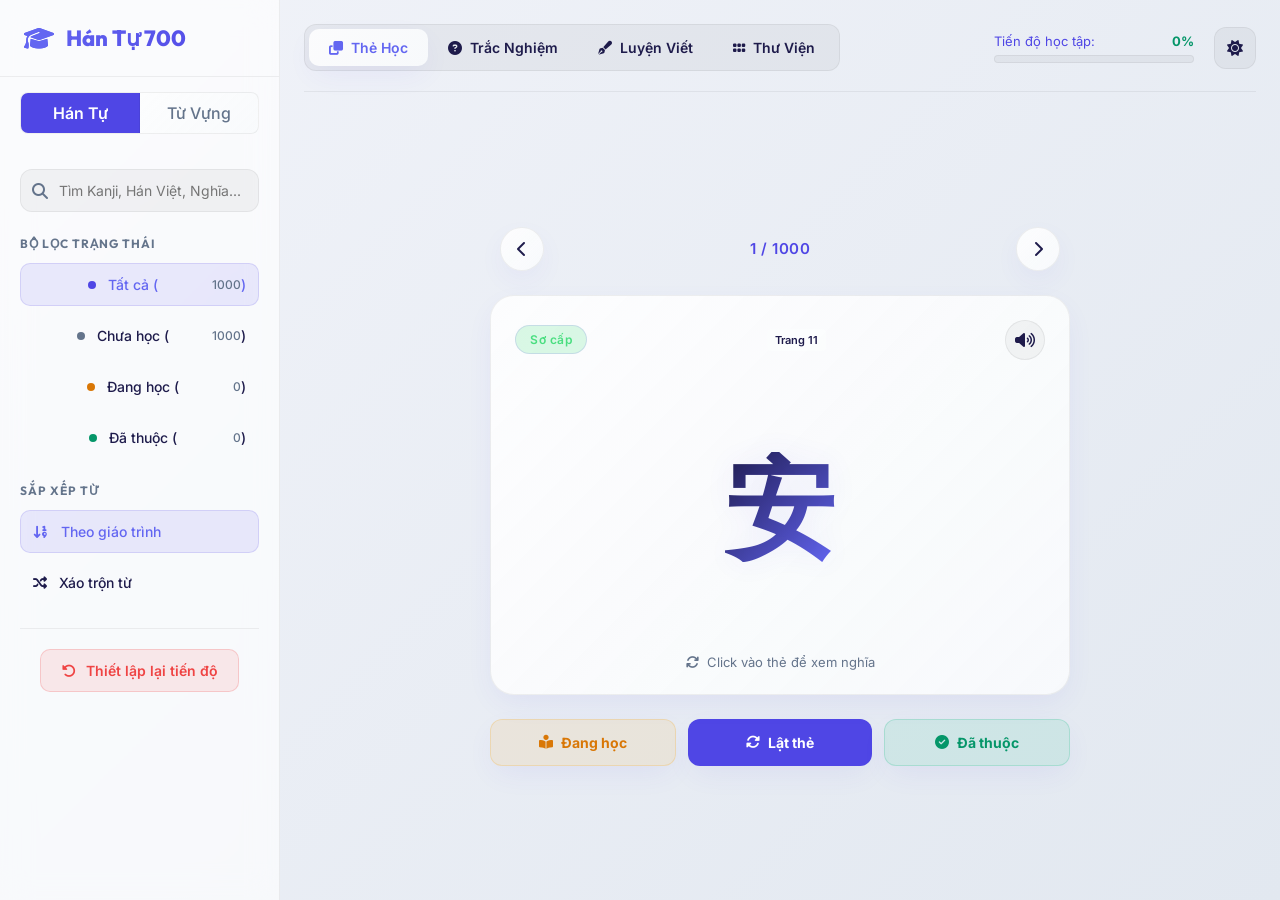
==== index.html @ 7f22eb1c "Initial commit: Học Hán Tự & Từ Vựng Tiếng Nhật" ====
<!DOCTYPE html>
<html lang="vi" data-theme="dark">
<head>
    <meta charset="UTF-8">
    <meta name="viewport" content="width=device-width, initial-scale=1.0">
    <title>Học Hán Tự Trung Cấp 700 - Flashcards, Quiz & Tập Viết</title>
    
    <!-- Google Fonts: Outfit & Inter -->
    <link rel="preconnect" href="https://fonts.googleapis.com">
    <link rel="preconnect" href="https://fonts.gstatic.com" crossorigin>
    <link href="https://fonts.googleapis.com/css2?family=Inter:wght@300;400;500;600;700&family=Outfit:wght@400;500;600;700;800&display=swap" rel="stylesheet">
    
    <!-- FontAwesome Icons -->
    <link rel="stylesheet" href="https://cdnjs.cloudflare.com/ajax/libs/font-awesome/6.4.0/css/all.min.css">
    
    <!-- Stylesheet -->
    <link rel="stylesheet" href="assets/css/style.css">
</head>
<body>
    <div class="app-container">
        <!-- Sidebar: Bộ lọc & Thống kê -->
        <aside class="sidebar">
            <div class="sidebar-header">
                <div class="logo">
                    <i class="fa-solid fa-graduation-cap"></i>
                    <span>Hán Tự 700</span>
                </div>
                        </div>
            <div style="display: flex; margin: 15px 20px; background: var(--bg-card); border-radius: 8px; overflow: hidden; border: 1px solid var(--border-color);">
                <a href="index.html" style="flex: 1; text-align: center; padding: 10px; color: #fff; background: var(--primary); text-decoration: none; font-weight: 600; border-right: 1px solid var(--border-color); transition: all 0.3s;">Hán Tự</a>
                <a href="vocab.html" style="flex: 1; text-align: center; padding: 10px; color: var(--text-muted); text-decoration: none; font-weight: 500; transition: all 0.3s;">Từ Vựng</a>
            </div>
            
            <div class="sidebar-content">
                <!-- Search -->
                <div class="search-box">
                    <i class="fa-solid fa-magnifying-glass"></i>
                    <input type="text" id="search-input" placeholder="Tìm Kanji, Hán Việt, Nghĩa...">
                </div>
                
                <!-- Filters -->
                <div class="filter-section">
                    <h3>Bộ lọc trạng thái</h3>
                    <div class="filter-options">
                        <button class="filter-btn active" data-status="all">
                            <span class="dot all"></span>Tất cả (<span id="count-all">0</span>)
                        </button>
                        <button class="filter-btn" data-status="unlearned">
                            <span class="dot unlearned"></span>Chưa học (<span id="count-unlearned">0</span>)
                        </button>
                        <button class="filter-btn" data-status="learning">
                            <span class="dot learning"></span>Đang học (<span id="count-learning">0</span>)
                        </button>
                        <button class="filter-btn" data-status="mastered">
                            <span class="dot mastered"></span>Đã thuộc (<span id="count-mastered">0</span>)
                        </button>
                    </div>
                </div>
                
                <!-- Sorting & Modes -->
                <div class="filter-section">
                    <h3>Sắp xếp từ</h3>
                    <div class="sort-options">
                        <button class="sort-btn active" id="sort-order-btn">
                            <i class="fa-solid fa-arrow-down-1-9"></i> Theo giáo trình
                        </button>
                        <button class="sort-btn" id="sort-shuffle-btn">
                            <i class="fa-solid fa-shuffle"></i> Xáo trộn từ
                        </button>
                    </div>
                </div>
                
                <!-- Settings/Actions -->
                <div class="sidebar-footer">
                    <button class="action-btn reset-btn" id="reset-progress-btn">
                        <i class="fa-solid fa-rotate-left"></i> Thiết lập lại tiến độ
                    </button>
                </div>
            </div>
        </aside>
        
        <!-- Main Content Area -->
        <main class="main-content">
            <!-- Header/Top Bar -->
            <header class="topbar">
                <div class="tab-selectors">
                    <button class="tab-btn active" data-tab="flashcards">
                        <i class="fa-solid fa-clone"></i> Thẻ Học
                    </button>
                    <button class="tab-btn" data-tab="quiz">
                        <i class="fa-solid fa-circle-question"></i> Trắc Nghiệm
                    </button>
                    <button class="tab-btn" data-tab="writing">
                        <i class="fa-solid fa-pen-fancy"></i> Luyện Viết
                    </button>
                    <button class="tab-btn" data-tab="library">
                        <i class="fa-solid fa-grip"></i> Thư Viện
                    </button>
                </div>
                
                <div class="topbar-actions">
                    <div class="progress-stats">
                        <div class="progress-info">
                            <span>Tiến độ học tập:</span>
                            <strong id="progress-percentage">0%</strong>
                        </div>
                        <div class="progress-bar-container">
                            <div class="progress-bar" id="progress-bar-fill" style="width: 0%"></div>
                        </div>
                    </div>
                    
                    <button class="theme-toggle" id="theme-toggle-btn" title="Chuyển đổi giao diện">
                        <i class="fa-solid fa-moon"></i>
                    </button>
                </div>
            </header>
            
            <!-- Tab Contents -->
            <div class="content-container">
                
                <!-- Tab: Flashcards -->
                <section class="tab-content active" id="tab-flashcards">
                    <div class="flashcard-layout">
                        <!-- Navigation bar above card -->
                        <div class="card-navigator">
                            <button class="nav-arrow" id="prev-card-btn" title="Chữ trước đó">
                                <i class="fa-solid fa-chevron-left"></i>
                            </button>
                            <span class="card-index-indicator"><span id="current-index">1</span> / <span id="total-filtered">0</span></span>
                            <button class="nav-arrow" id="next-card-btn" title="Chữ tiếp theo">
                                <i class="fa-solid fa-chevron-right"></i>
                            </button>
                        </div>
                        
                        <!-- 3D Flip Card Container -->
                        <div class="flip-card-container">
                            <div class="flip-card" id="main-flashcard">
                                <!-- Mặt trước -->
                                <div class="flip-card-front">
                                    <div class="card-header">
                                        <span class="level-badge" id="front-level-badge">từ</span>
                                        <span class="page-badge" id="front-page-badge" style="background: rgba(255, 255, 255, 0.15); padding: 4px 8px; border-radius: 4px; font-size: 11px; font-weight: 600;">Trang 11</span>
                                        <button class="audio-btn" id="tts-btn" title="Nghe phát âm tiếng Nhật">
                                            <i class="fa-solid fa-volume-high"></i>
                                        </button>
                                    </div>
                                    <div class="kanji-display" id="front-kanji">漢字</div>
                                    <div class="card-tip">Click vào thẻ để xem nghĩa</div>
                                </div>
                                <!-- Mặt sau -->
                                <div class="flip-card-back">
                                    <div class="back-header">
                                        <div>
                                            <h2 id="back-han-viet">HÁN</h2>
                                            <span class="page-badge-back" id="back-page-lesson" style="font-size: 12px; color: var(--text-muted); font-weight: 500;">Trang 11</span>
                                        </div>
                                    </div>
                                    
                                    <div class="back-body">
                                        <div class="detail-row">
                                            <span class="detail-label">Nghĩa tiếng Việt:</span>
                                            <span class="detail-val text-gradient" id="back-nghia">Chữ Hán, Hán tộc</span>
                                        </div>
                                        
                                        <div class="readings-grid">
                                            <div class="reading-box">
                                                <span class="reading-label">Onyomi</span>
                                                <span class="reading-val" id="back-on">カン</span>
                                            </div>
                                            <div class="reading-box">
                                                <span class="reading-label">Kunyomi</span>
                                                <span class="reading-val" id="back-kun">-</span>
                                            </div>
                                        </div>
                                        
                                        <div class="mnemonic-section" id="back-chi-tiet-container">
                                            <h4><i class="fa-solid fa-lightbulb"></i> Gợi nhớ / Chi tiết:</h4>
                                            <p id="back-chi-tiet">Mô tả chi tiết nét chữ và mẹo học.</p>
                                        </div>
                                        
                                        <div class="examples-section" id="back-vi-du-container" style="margin-bottom: 15px;">
                                            <h4><i class="fa-solid fa-quote-left"></i> Câu ví dụ ngữ cảnh:</h4>
                                            <div class="examples-list" id="back-vi-du" style="display: flex; flex-direction: column; gap: 8px; margin-top: 8px;">
                                                <!-- Javascript will dynamically inject cards here -->
                                            </div>
                                        </div>
                                        
                                        <div class="compounds-section">
                                            <h4><i class="fa-solid fa-link"></i> Các từ ghép ví dụ:</h4>
                                            <div class="compounds-grid" id="back-tu-ghep">
                                                <!-- Javascript will dynamically inject cards here -->
                                            </div>
                                        </div>
                                    </div>
                                </div>
                            </div>
                        </div>
                        
                        <!-- Study Action Buttons -->
                        <div class="study-actions">
                            <button class="study-btn unlearned-btn" id="mark-learning-btn">
                                <i class="fa-solid fa-book-open-reader"></i> Đang học
                            </button>
                            <button class="study-btn flip-btn" id="flip-card-btn">
                                <i class="fa-solid fa-rotate"></i> Lật thẻ
                            </button>
                            <button class="study-btn mastered-btn" id="mark-mastered-btn">
                                <i class="fa-solid fa-circle-check"></i> Đã thuộc
                            </button>
                        </div>
                    </div>
                </section>
                
                <!-- Tab: Quiz -->
                <section class="tab-content" id="tab-quiz">
                    <div class="quiz-container">
                        <!-- Scoreboard -->
                        <div class="quiz-header">
                            <div class="quiz-score">
                                <i class="fa-solid fa-trophy"></i> Trắc nghiệm số: <strong id="quiz-correct-count">0</strong>/<strong id="quiz-total-count">0</strong>
                            </div>
                            <div class="quiz-options-mode">
                                <label for="quiz-pool-select">Bộ câu hỏi:</label>
                                <select id="quiz-pool-select" class="quiz-select">
                                    <option value="all">Tất cả</option>
                                    <option value="unlearned">Chưa học</option>
                                    <option value="learning">Đang học</option>
                                    <option value="mastered">Đã thuộc</option>
                                    <option value="filtered">Theo bộ lọc hiện tại</option>
                                </select>
                                
                                <label for="quiz-mode-select">Chế độ hỏi:</label>
                                <select id="quiz-mode-select" class="quiz-select">
                                    <option value="kanji-to-hanviet">Kanji + Âm Hán Việt</option>
                                    <option value="hanviet-to-kanji">Âm Hán Việt + Kanji</option>
                                    <option value="kanji-to-meaning">Kanji + Nghĩa tiếng Việt</option>
                                </select>
                            </div>
                        </div>
                        
                        <!-- Question Card -->
                        <div class="quiz-question-card">
                            <span class="quiz-badge">Trắc Nghiệm</span>
                            <div class="quiz-question-text" id="quiz-question-display">æ¼¢</div>
                            <div class="quiz-subtext">Hãy chọn đáp án chính xác nhất</div>
                        </div>
                        
                        <!-- Multiple Choice Options -->
                        <div class="quiz-options-grid" id="quiz-options-container">
                            <!-- Dynamic buttons injected here -->
                        </div>
                        
                        <!-- Feedback and Navigation -->
                        <div class="quiz-feedback-bar" id="quiz-feedback">
                            <div class="feedback-msg" id="quiz-feedback-text"></div>
                            <button class="action-btn next-quiz-btn" id="quiz-next-btn" style="display: none;">
                                Câu tiếp theo <i class="fa-solid fa-arrow-right"></i>
                            </button>
                        </div>
                    </div>
                </section>
                
                <!-- Tab: Luyện viết -->
                <section class="tab-content" id="tab-writing">
                    <div class="writing-layout">
                        <!-- Reference card -->
                        <div class="writing-reference">
                            <div class="writing-ref-card">
                                <span class="writing-badge">Chữ Hán mẫu</span>
                                <div class="writing-ref-kanji" id="write-ref-kanji">æ¼¢</div>
                                <div class="writing-ref-details">
                                    <h3 id="write-ref-hanviet">HÁN</h3>
                                    <p id="write-ref-nghia">Chữ Hán, Hán tộc</p>
                                </div>
                            </div>
                            <div class="writing-controls">
                                <button class="write-control-btn" id="write-prev-btn">
                                    <i class="fa-solid fa-backward"></i> Chữ trước
                                </button>
                                <button class="write-control-btn" id="write-next-btn">
                                    Chữ sau <i class="fa-solid fa-forward"></i>
                                </button>
                            </div>
                        </div>
                        
                        <!-- Drawing board -->
                        <div class="writing-canvas-container">
                            <div class="canvas-header">
                                <span><i class="fa-solid fa-palette"></i> Bảng tập viết</span>
                                <div class="canvas-actions">
                                    <button class="canvas-btn" id="canvas-guide-btn" title="Hiện/Ẩn chữ mờ">
                                        <i class="fa-solid fa-eye"></i> Hiện mẫu
                                    </button>
                                    <button class="canvas-btn" id="canvas-undo-btn" title="Hoàn tác nét vẽ">
                                        <i class="fa-solid fa-rotate-left"></i> Hoàn tác
                                    </button>
                                    <button class="canvas-btn clear-canvas" id="canvas-clear-btn" title="Xóa tất cả">
                                        <i class="fa-solid fa-trash-can"></i> Xóa vẽ
                                    </button>
                                </div>
                            </div>
                            <div class="canvas-wrapper">
                                <!-- Guide text watermark inside wrapper -->
                                <div class="canvas-guide-watermark" id="canvas-watermark">æ¼¢</div>
                                <canvas id="writing-canvas" width="400" height="400"></canvas>
                            </div>
                            <div class="canvas-footer">
                                Dùng chuột hoặc ngón tay (trên di động) để tập tô và viết trực tiếp lên bảng vẽ.
                            </div>
                        </div>
                    </div>
                </section>
                
                <!-- Tab: Thư viện (Library) -->
                <section class="tab-content" id="tab-library">
                    <div class="library-header">
                        <h2>Thư Viện Hán Tự (<span id="library-count">0</span> chữ)</h2>
                        <div class="legend">
                            <span class="legend-item"><span class="legend-dot unlearned"></span>Chưa học</span>
                            <span class="legend-item"><span class="legend-dot learning"></span>Đang học</span>
                            <span class="legend-item"><span class="legend-dot mastered"></span>Đã thuộc</span>
                        </div>
                    </div>
                    <div class="library-grid" id="library-grid-container">
                        <!-- Dynamic grid items will be injected here -->
                    </div>
                </section>
                
            </div>
        </main>
    </div>
    
    <!-- Data file -->
    <script src="data/data.js"></script>
    <!-- Application Logic -->
    <script src="assets/js/app.js"></script>
</body>
</html>
---- assets/css/style.css ----
/* ==========================================
   DESIGN SYSTEM & VARIABLES
   ========================================== */
:root {
    /* Fonts */
    --font-heading: 'Outfit', sans-serif;
    --font-body: 'Inter', sans-serif;

    /* Theme: Dark Mode (Default) */
    --bg-app: linear-gradient(135deg, #0d0b1a 0%, #15112a 100%);
    --bg-sidebar: rgba(22, 18, 46, 0.45);
    --bg-card: linear-gradient(135deg, rgba(46, 38, 92, 0.5) 0%, rgba(25, 20, 56, 0.65) 100%);
    --bg-card-hover: linear-gradient(135deg, rgba(62, 52, 122, 0.6) 0%, rgba(35, 28, 77, 0.75) 100%);
    --border-color: rgba(255, 255, 255, 0.08);
    --border-hover: rgba(255, 255, 255, 0.18);
    
    --text-primary: #ffffff;
    --text-secondary: #a19ebb;
    --text-muted: #6b678c;
    
    --primary: #8b5cf6;
    --primary-light: #a78bfa;
    --primary-glow: rgba(139, 92, 246, 0.3);
    
    --accent-all: #8b5cf6;
    --accent-unlearned: #6b678c;
    --accent-learning: #f59e0b;
    --accent-mastered: #10b981;
    
    --bg-input: rgba(255, 255, 255, 0.05);
    --bg-btn-active: rgba(139, 92, 246, 0.2);
    
    --shadow-soft: 0 10px 30px -5px rgba(0, 0, 0, 0.5);
    --shadow-glow: 0 0 30px rgba(139, 92, 246, 0.15);
    
    --glass-blur: blur(15px);
    --transition-speed: 0.3s;
}

[data-theme="light"] {
    /* Theme: Light Mode */
    --bg-app: linear-gradient(135deg, #f1f3f9 0%, #e2e8f0 100%);
    --bg-sidebar: rgba(255, 255, 255, 0.65);
    --bg-card: linear-gradient(135deg, rgba(255, 255, 255, 0.85) 0%, rgba(248, 250, 252, 0.95) 100%);
    --bg-card-hover: linear-gradient(135deg, rgba(255, 255, 255, 0.95) 0%, rgba(241, 245, 249, 1) 100%);
    --border-color: rgba(0, 0, 0, 0.06);
    --border-hover: rgba(0, 0, 0, 0.12);
    
    --text-primary: #1e1b4b;
    --text-secondary: #4f46e5;
    --text-muted: #64748b;
    
    --primary: #4f46e5;
    --primary-light: #6366f1;
    --primary-glow: rgba(79, 70, 229, 0.15);
    
    --accent-all: #4f46e5;
    --accent-unlearned: #64748b;
    --accent-learning: #d97706;
    --accent-mastered: #059669;
    
    --bg-input: rgba(0, 0, 0, 0.04);
    --bg-btn-active: rgba(79, 70, 229, 0.1);
    
    --shadow-soft: 0 10px 30px -5px rgba(79, 70, 229, 0.08);
    --shadow-glow: 0 0 30px rgba(79, 70, 229, 0.08);
}

/* ==========================================
   RESET & COMMON STYLES
   ========================================== */
* {
    margin: 0;
    padding: 0;
    box-sizing: border-box;
}

body {
    font-family: var(--font-body);
    background: var(--bg-app);
    color: var(--text-primary);
    min-height: 100vh;
    overflow-x: hidden;
    transition: background var(--transition-speed), color var(--transition-speed);
}

h1, h2, h3, h4, h5, h6 {
    font-family: var(--font-heading);
    font-weight: 700;
}

button, input, select {
    font-family: inherit;
    color: inherit;
    border: none;
    outline: none;
}

/* ==========================================
   LAYOUT STRUCTURE
   ========================================== */
.app-container {
    display: flex;
    min-height: 100vh;
    position: relative;
}

/* Sidebar Styling */
.sidebar {
    width: 280px;
    background: var(--bg-sidebar);
    backdrop-filter: var(--glass-blur);
    border-right: 1px solid var(--border-color);
    display: flex;
    flex-direction: column;
    z-index: 10;
    flex-shrink: 0;
}

.sidebar-header {
    padding: 24px;
    border-bottom: 1px solid var(--border-color);
}

.logo {
    display: flex;
    align-items: center;
    gap: 12px;
    font-family: var(--font-heading);
    font-size: 22px;
    font-weight: 800;
    background: linear-gradient(135deg, var(--primary-light) 0%, var(--primary) 100%);
    -webkit-background-clip: text;
    -webkit-text-fill-color: transparent;
}

.logo i {
    font-size: 24px;
    -webkit-text-fill-color: initial;
    color: var(--primary-light);
}

.sidebar-content {
    padding: 20px;
    display: flex;
    flex-direction: column;
    gap: 24px;
    flex-grow: 1;
    overflow-y: auto;
}

/* Search Box */
.search-box {
    position: relative;
    width: 100%;
}

.search-box i {
    position: absolute;
    left: 12px;
    top: 50%;
    transform: translateY(-50%);
    color: var(--text-muted);
}

.search-box input {
    width: 100%;
    padding: 12px 12px 12px 38px;
    background: var(--bg-input);
    border: 1px solid var(--border-color);
    border-radius: 12px;
    font-size: 14px;
    transition: all var(--transition-speed);
}

.search-box input:focus {
    border-color: var(--primary);
    box-shadow: 0 0 10px var(--primary-glow);
    background: rgba(255, 255, 255, 0.08);
}

/* Filter Sections */
.filter-section h3 {
    font-size: 12px;
    text-transform: uppercase;
    letter-spacing: 1px;
    color: var(--text-muted);
    margin-bottom: 12px;
}

.filter-options, .sort-options {
    display: flex;
    flex-direction: column;
    gap: 8px;
}

.filter-btn, .sort-btn {
    display: flex;
    align-items: center;
    width: 100%;
    padding: 12px;
    border-radius: 10px;
    font-size: 14px;
    font-weight: 500;
    text-align: left;
    background: transparent;
    cursor: pointer;
    border: 1px solid transparent;
    transition: all var(--transition-speed);
}

.filter-btn:hover, .sort-btn:hover {
    background: var(--bg-input);
    border-color: var(--border-color);
}

.filter-btn.active, .sort-btn.active {
    background: var(--bg-btn-active);
    border-color: var(--primary-glow);
    color: var(--primary-light);
}

.dot {
    width: 8px;
    height: 8px;
    border-radius: 50%;
    margin-right: 12px;
}

.dot.all { background: var(--accent-all); }
.dot.unlearned { background: var(--accent-unlearned); }
.dot.learning { background: var(--accent-learning); }
.dot.mastered { background: var(--accent-mastered); }

.filter-btn span {
    margin-left: auto;
    font-size: 12px;
    color: var(--text-muted);
}

.sort-btn i {
    margin-right: 12px;
    font-size: 14px;
}

/* Sidebar Footer */
.sidebar-footer {
    padding: 20px;
    border-top: 1px solid var(--border-color);
}

.action-btn {
    display: flex;
    align-items: center;
    justify-content: center;
    gap: 10px;
    width: 100%;
    padding: 12px;
    border-radius: 10px;
    font-size: 14px;
    font-weight: 600;
    cursor: pointer;
    transition: all var(--transition-speed);
}

.reset-btn {
    background: rgba(239, 68, 68, 0.1);
    color: #ef4444;
    border: 1px solid rgba(239, 68, 68, 0.2);
}

.reset-btn:hover {
    background: rgba(239, 68, 68, 0.2);
    box-shadow: 0 0 15px rgba(239, 68, 68, 0.15);
}

/* Main Content Section */
.main-content {
    flex-grow: 1;
    display: flex;
    flex-direction: column;
    min-height: 100vh;
    padding: 24px;
    overflow-y: auto;
}

/* Topbar Header */
.topbar {
    display: flex;
    justify-content: space-between;
    align-items: center;
    margin-bottom: 24px;
    padding-bottom: 20px;
    border-bottom: 1px solid var(--border-color);
    flex-wrap: wrap;
    gap: 16px;
}

.tab-selectors {
    display: flex;
    background: var(--bg-input);
    border: 1px solid var(--border-color);
    padding: 4px;
    border-radius: 12px;
}

.tab-btn {
    display: flex;
    align-items: center;
    gap: 8px;
    padding: 10px 20px;
    font-size: 14px;
    font-weight: 600;
    border-radius: 10px;
    background: transparent;
    cursor: pointer;
    transition: all var(--transition-speed);
}

.tab-btn:hover {
    color: var(--text-primary);
}

.tab-btn.active {
    background: var(--bg-card);
    color: var(--primary-light);
    box-shadow: var(--shadow-soft);
}

.topbar-actions {
    display: flex;
    align-items: center;
    gap: 20px;
    flex-wrap: wrap;
}

/* Progress Section */
.progress-stats {
    display: flex;
    flex-direction: column;
    gap: 6px;
    width: 200px;
}

.progress-info {
    display: flex;
    justify-content: space-between;
    font-size: 13px;
    color: var(--text-secondary);
}

.progress-info strong {
    color: var(--accent-mastered);
}

.progress-bar-container {
    width: 100%;
    height: 8px;
    background: var(--bg-input);
    border-radius: 4px;
    overflow: hidden;
    border: 1px solid var(--border-color);
}

.progress-bar {
    height: 100%;
    background: linear-gradient(90deg, var(--primary) 0%, var(--accent-mastered) 100%);
    border-radius: 4px;
    transition: width 0.5s cubic-bezier(0.4, 0, 0.2, 1);
}

/* Theme Toggle Button */
.theme-toggle {
    width: 42px;
    height: 42px;
    border-radius: 12px;
    background: var(--bg-input);
    border: 1px solid var(--border-color);
    cursor: pointer;
    display: flex;
    align-items: center;
    justify-content: center;
    transition: all var(--transition-speed);
    font-size: 16px;
}

.theme-toggle:hover {
    border-color: var(--primary);
    background: var(--bg-btn-active);
}

/* ==========================================
   TAB CONTENTS & CONTAINERS
   ========================================== */
.content-container {
    flex-grow: 1;
    display: flex;
    flex-direction: column;
}

.tab-content {
    display: none;
    flex-grow: 1;
    animation: fadeIn 0.4s ease-in-out;
}

.tab-content.active {
    display: flex;
    flex-direction: column;
}

@keyframes fadeIn {
    from { opacity: 0; transform: translateY(10px); }
    to { opacity: 1; transform: translateY(0); }
}

/* ==========================================
   TAB 1: FLASHCARDS (STUDY MODE)
   ========================================== */
.flashcard-layout {
    display: flex;
    flex-direction: column;
    align-items: center;
    justify-content: center;
    gap: 24px;
    margin: auto;
    width: 100%;
    max-width: 580px;
    flex-grow: 1;
}

/* Navigator */
.card-navigator {
    display: flex;
    align-items: center;
    justify-content: space-between;
    width: 100%;
    padding: 0 10px;
}

.nav-arrow {
    width: 44px;
    height: 44px;
    border-radius: 50%;
    background: var(--bg-card);
    border: 1px solid var(--border-color);
    cursor: pointer;
    display: flex;
    align-items: center;
    justify-content: center;
    font-size: 16px;
    transition: all var(--transition-speed);
    box-shadow: var(--shadow-soft);
}

.nav-arrow:hover {
    border-color: var(--primary);
    background: var(--bg-card-hover);
    transform: scale(1.05);
}

.card-index-indicator {
    font-size: 15px;
    font-weight: 600;
    color: var(--text-secondary);
    letter-spacing: 0.5px;
}

/* 3D Flip Card Container */
.flip-card-container {
    width: 100%;
    height: 400px;
    perspective: 1200px;
}

.flip-card {
    width: 100%;
    height: 100%;
    position: relative;
    transform-style: preserve-3d;
    transition: transform 0.6s cubic-bezier(0.4, 0, 0.2, 1);
    cursor: pointer;
}

.flip-card.flipped {
    transform: rotateY(180deg);
}

/* Front & Back Faces */
.flip-card-front, .flip-card-back {
    position: absolute;
    width: 100%;
    height: 100%;
    backface-visibility: hidden;
    border-radius: 24px;
    border: 1px solid var(--border-color);
    padding: 24px;
    display: flex;
    flex-direction: column;
    box-shadow: var(--shadow-soft);
    background: var(--bg-card);
}

.flip-card-front {
    justify-content: space-between;
    align-items: center;
}

.flip-card-back {
    transform: rotateY(180deg);
    overflow-y: auto;
    text-align: left;
    background: var(--bg-card-hover);
}

/* Front Face Elements */
.card-header {
    display: flex;
    justify-content: space-between;
    align-items: center;
    width: 100%;
}

.level-badge {
    background: var(--bg-btn-active);
    color: var(--primary-light);
    border: 1px solid var(--primary-glow);
    padding: 6px 14px;
    border-radius: 20px;
    font-size: 12px;
    font-weight: 600;
    letter-spacing: 0.5px;
}

.audio-btn {
    width: 40px;
    height: 40px;
    border-radius: 50%;
    background: var(--bg-input);
    border: 1px solid var(--border-color);
    cursor: pointer;
    display: flex;
    align-items: center;
    justify-content: center;
    font-size: 16px;
    transition: all var(--transition-speed);
}

.audio-btn:hover {
    color: var(--primary-light);
    border-color: var(--primary);
    transform: scale(1.1);
}

.kanji-display {
    font-size: 110px;
    font-weight: 700;
    line-height: 1;
    font-family: var(--font-heading);
    background: linear-gradient(135deg, var(--text-primary) 0%, var(--primary-light) 100%);
    -webkit-background-clip: text;
    -webkit-text-fill-color: transparent;
    text-shadow: var(--shadow-glow);
}

.card-tip {
    font-size: 13px;
    color: var(--text-muted);
    display: flex;
    align-items: center;
    gap: 8px;
}

.card-tip::before {
    content: "\f021";
    font-family: "Font Awesome 6 Free";
    font-weight: 900;
}

/* Back Face Elements */
.back-header {
    display: flex;
    justify-content: space-between;
    align-items: flex-end;
    padding-bottom: 16px;
    border-bottom: 1px solid var(--border-color);
    margin-bottom: 16px;
}

.back-header h2 {
    font-size: 28px;
    font-weight: 800;
    color: var(--primary-light);
}

.pinyin-display {
    font-size: 16px;
    font-weight: 500;
    color: var(--text-secondary);
}

.back-body {
    display: flex;
    flex-direction: column;
    gap: 16px;
}

.detail-row {
    display: flex;
    flex-direction: column;
    gap: 4px;
}

.detail-label {
    font-size: 12px;
    color: var(--text-muted);
    font-weight: 600;
    text-transform: uppercase;
    letter-spacing: 0.5px;
}

.detail-val {
    font-size: 18px;
    font-weight: 700;
}

.text-gradient {
    background: linear-gradient(90deg, #10b981 0%, #3b82f6 100%);
    -webkit-background-clip: text;
    -webkit-text-fill-color: transparent;
}

.readings-grid {
    display: grid;
    grid-template-columns: 1fr 1fr;
    gap: 12px;
}

.reading-box {
    background: var(--bg-input);
    padding: 10px 14px;
    border-radius: 12px;
    border: 1px solid var(--border-color);
}

.reading-label {
    display: block;
    font-size: 11px;
    font-weight: 600;
    color: var(--text-muted);
    text-transform: uppercase;
    letter-spacing: 0.5px;
    margin-bottom: 4px;
}

.reading-val {
    font-size: 15px;
    font-weight: 600;
}

.mnemonic-section {
    background: rgba(245, 158, 11, 0.05);
    border: 1px solid rgba(245, 158, 11, 0.15);
    padding: 12px 16px;
    border-radius: 12px;
}

.mnemonic-section h4 {
    font-size: 13px;
    color: var(--accent-learning);
    margin-bottom: 6px;
    display: flex;
    align-items: center;
    gap: 8px;
}

.mnemonic-section p {
    font-size: 13px;
    line-height: 1.5;
    color: var(--text-secondary);
}

.compounds-section h4 {
    font-size: 13px;
    color: var(--primary-light);
    margin-bottom: 8px;
    display: flex;
    align-items: center;
    gap: 8px;
}

.compounds-grid {
    display: flex;
    flex-direction: column;
    gap: 6px;
}

.compound-item {
    display: flex;
    justify-content: space-between;
    padding: 8px 12px;
    background: var(--bg-input);
    border-radius: 8px;
    font-size: 13px;
    border: 1px solid var(--border-color);
}

.compound-jp {
    font-weight: 600;
}

.compound-vn {
    color: var(--text-secondary);
}

/* Study Action Bar */
.study-actions {
    display: flex;
    width: 100%;
    gap: 12px;
}

.study-btn {
    flex: 1;
    padding: 14px 20px;
    border-radius: 12px;
    font-size: 14px;
    font-weight: 700;
    cursor: pointer;
    display: flex;
    align-items: center;
    justify-content: center;
    gap: 8px;
    transition: all var(--transition-speed);
    box-shadow: var(--shadow-soft);
}

.unlearned-btn {
    background: rgba(245, 158, 11, 0.1);
    color: var(--accent-learning);
    border: 1px solid rgba(245, 158, 11, 0.2);
}

.unlearned-btn:hover {
    background: rgba(245, 158, 11, 0.2);
    box-shadow: 0 0 15px rgba(245, 158, 11, 0.15);
}

.flip-btn {
    background: var(--primary);
    color: #ffffff;
}

.flip-btn:hover {
    background: var(--primary-light);
    box-shadow: 0 0 20px rgba(139, 92, 246, 0.4);
    transform: translateY(-2px);
}

.mastered-btn {
    background: rgba(16, 185, 129, 0.1);
    color: var(--accent-mastered);
    border: 1px solid rgba(16, 185, 129, 0.2);
}

.mastered-btn:hover {
    background: rgba(16, 185, 129, 0.2);
    box-shadow: 0 0 15px rgba(16, 185, 129, 0.15);
}

/* ==========================================
   TAB 2: QUIZ MODE
   ========================================== */
.quiz-container {
    max-width: 600px;
    width: 100%;
    margin: auto;
    display: flex;
    flex-direction: column;
    gap: 20px;
    flex-grow: 1;
    justify-content: center;
}

.quiz-header {
    display: flex;
    justify-content: space-between;
    align-items: center;
    flex-wrap: wrap;
    gap: 12px;
}

.quiz-score {
    font-size: 16px;
    font-weight: 600;
}

.quiz-score strong {
    color: var(--accent-mastered);
}

.quiz-options-mode {
    display: flex;
    align-items: center;
    gap: 8px;
    font-size: 14px;
}

.quiz-select {
    padding: 8px 12px;
    border-radius: 8px;
    background: var(--bg-card);
    border: 1px solid var(--border-color);
    font-size: 13px;
    font-weight: 600;
    cursor: pointer;
}

.quiz-question-card {
    background: var(--bg-card);
    border: 1px solid var(--border-color);
    padding: 30px;
    border-radius: 20px;
    text-align: center;
    box-shadow: var(--shadow-soft);
    position: relative;
}

.quiz-badge {
    position: absolute;
    top: 14px;
    left: 14px;
    background: var(--bg-btn-active);
    color: var(--primary-light);
    padding: 4px 10px;
    border-radius: 12px;
    font-size: 11px;
    font-weight: 600;
}

.quiz-question-display {
    font-size: 80px;
    font-weight: 700;
    margin: 10px 0;
    font-family: var(--font-heading);
}

.quiz-subtext {
    font-size: 13px;
    color: var(--text-muted);
}

.quiz-options-grid {
    display: grid;
    grid-template-columns: 1fr 1fr;
    gap: 12px;
}

.quiz-option-btn {
    padding: 16px;
    border-radius: 12px;
    background: var(--bg-card);
    border: 1px solid var(--border-color);
    font-size: 15px;
    font-weight: 600;
    text-align: center;
    cursor: pointer;
    transition: all var(--transition-speed);
    box-shadow: var(--shadow-soft);
}

.quiz-option-btn:hover {
    border-color: var(--primary);
    background: var(--bg-card-hover);
    transform: scale(1.02);
}

/* Correct/Incorrect Classes */
.quiz-option-btn.correct {
    background: rgba(16, 185, 129, 0.15) !important;
    border-color: var(--accent-mastered) !important;
    color: var(--accent-mastered) !important;
    pointer-events: none;
}

.quiz-option-btn.wrong {
    background: rgba(239, 68, 68, 0.15) !important;
    border-color: #ef4444 !important;
    color: #ef4444 !important;
    pointer-events: none;
}

.quiz-option-btn.disabled {
    pointer-events: none;
    opacity: 0.6;
}

.quiz-feedback-bar {
    min-height: 50px;
    display: flex;
    align-items: center;
    justify-content: space-between;
    padding: 0 10px;
}

.feedback-msg {
    font-size: 15px;
    font-weight: 700;
}

.feedback-msg.correct {
    color: var(--accent-mastered);
}

.feedback-msg.wrong {
    color: #ef4444;
}

.next-quiz-btn {
    background: var(--accent-mastered);
    color: #ffffff;
    padding: 12px 24px;
    border-radius: 10px;
    width: auto;
    font-weight: 700;
    box-shadow: var(--shadow-glow);
}

.next-quiz-btn:hover {
    background: #059669;
    transform: translateY(-2px);
}

/* ==========================================
   TAB 3: WRITING PRACTICE (CANVAS)
   ========================================== */
.writing-layout {
    display: grid;
    grid-template-columns: 220px 1fr;
    gap: 24px;
    max-width: 700px;
    width: 100%;
    margin: auto;
    flex-grow: 1;
    align-items: center;
}

.writing-reference {
    display: flex;
    flex-direction: column;
    gap: 16px;
}

.writing-ref-card {
    background: var(--bg-card);
    border: 1px solid var(--border-color);
    padding: 24px 16px;
    border-radius: 16px;
    text-align: center;
    box-shadow: var(--shadow-soft);
}

.writing-badge {
    font-size: 11px;
    font-weight: 600;
    text-transform: uppercase;
    color: var(--text-muted);
}

.writing-ref-kanji {
    font-size: 70px;
    font-weight: 700;
    margin: 12px 0;
    font-family: var(--font-heading);
    color: var(--primary-light);
}

.writing-ref-details h3 {
    font-size: 18px;
    color: var(--text-primary);
    margin-bottom: 4px;
}

.writing-ref-details p {
    font-size: 13px;
    color: var(--text-secondary);
}

.writing-controls {
    display: flex;
    gap: 8px;
}

.write-control-btn {
    flex: 1;
    padding: 10px;
    border-radius: 8px;
    font-size: 12px;
    font-weight: 600;
    background: var(--bg-card);
    border: 1px solid var(--border-color);
    cursor: pointer;
    transition: all var(--transition-speed);
}

.write-control-btn:hover {
    border-color: var(--primary);
    background: var(--bg-card-hover);
}

.writing-canvas-container {
    background: var(--bg-card);
    border: 1px solid var(--border-color);
    border-radius: 20px;
    padding: 20px;
    box-shadow: var(--shadow-soft);
    display: flex;
    flex-direction: column;
    align-items: center;
    gap: 16px;
}

.canvas-header {
    display: flex;
    justify-content: space-between;
    align-items: center;
    width: 100%;
    font-size: 14px;
    font-weight: 600;
}

.canvas-actions {
    display: flex;
    gap: 8px;
}

.canvas-btn {
    padding: 6px 12px;
    border-radius: 6px;
    font-size: 11px;
    font-weight: 600;
    background: var(--bg-input);
    border: 1px solid var(--border-color);
    cursor: pointer;
    display: flex;
    align-items: center;
    gap: 6px;
    transition: all var(--transition-speed);
}

.canvas-btn:hover {
    border-color: var(--primary);
    background: var(--bg-btn-active);
}

.clear-canvas {
    background: rgba(239, 68, 68, 0.05);
    color: #ef4444;
    border-color: rgba(239, 68, 68, 0.1);
}

.clear-canvas:hover {
    background: rgba(239, 68, 68, 0.15);
}

/* Canvas Wrapper with Guide */
.canvas-wrapper {
    position: relative;
    width: 100%;
    aspect-ratio: 1;
    max-width: 320px;
    background: #000000;
    border-radius: 12px;
    border: 2px solid var(--border-color);
    overflow: hidden;
    cursor: crosshair;
}

[data-theme="light"] .canvas-wrapper {
    background: #ffffff;
    border-color: var(--border-hover);
}

.canvas-guide-watermark {
    position: absolute;
    top: 50%;
    left: 50%;
    transform: translate(-50%, -50%);
    font-size: 220px;
    font-weight: 300;
    color: var(--text-primary);
    opacity: 0.08;
    pointer-events: none;
    user-select: none;
    font-family: var(--font-heading);
    z-index: 1;
    transition: opacity var(--transition-speed);
}

[data-theme="light"] .canvas-guide-watermark {
    opacity: 0.06;
}

.canvas-guide-watermark.hidden {
    opacity: 0 !important;
}

#writing-canvas {
    width: 100%;
    height: 100%;
    position: relative;
    z-index: 2;
    background: transparent;
    display: block;
}

.canvas-footer {
    font-size: 11px;
    color: var(--text-muted);
    text-align: center;
}

/* ==========================================
   TAB 4: LIBRARY GRID
   ========================================== */
.library-header {
    display: flex;
    justify-content: space-between;
    align-items: center;
    border-bottom: 1px solid var(--border-color);
    padding-bottom: 14px;
    margin-bottom: 16px;
    flex-wrap: wrap;
    gap: 12px;
}

.library-header h2 {
    font-size: 20px;
}

.legend {
    display: flex;
    gap: 16px;
    font-size: 13px;
}

.legend-item {
    display: flex;
    align-items: center;
    color: var(--text-secondary);
}

.legend-dot {
    width: 6px;
    height: 6px;
    border-radius: 50%;
    margin-right: 8px;
}

.legend-dot.unlearned { background: var(--accent-unlearned); }
.legend-dot.learning { background: var(--accent-learning); }
.legend-dot.mastered { background: var(--accent-mastered); }

.library-grid {
    display: grid;
    grid-template-columns: repeat(auto-fill, minmax(80px, 1fr));
    gap: 10px;
    overflow-y: auto;
    max-height: 60vh;
    padding-right: 4px;
}

/* Custom Scrollbar for Grid */
.library-grid::-webkit-scrollbar {
    width: 6px;
}

.library-grid::-webkit-scrollbar-track {
    background: transparent;
}

.library-grid::-webkit-scrollbar-thumb {
    background: var(--border-color);
    border-radius: 3px;
}

.library-grid::-webkit-scrollbar-thumb:hover {
    background: var(--text-muted);
}

.lib-card {
    background: var(--bg-card);
    border: 2px solid var(--border-color);
    border-radius: 12px;
    padding: 10px;
    display: flex;
    flex-direction: column;
    align-items: center;
    justify-content: center;
    cursor: pointer;
    transition: all var(--transition-speed);
}

.lib-card:hover {
    border-color: var(--primary);
    background: var(--bg-card-hover);
    transform: translateY(-2px);
}

.lib-kanji {
    font-size: 26px;
    font-weight: 700;
    margin-bottom: 4px;
    font-family: var(--font-heading);
}

.lib-hanviet {
    font-size: 11px;
    font-weight: 600;
    color: var(--text-secondary);
    text-align: center;
    white-space: nowrap;
    overflow: hidden;
    text-overflow: ellipsis;
    width: 100%;
}

/* Card States in Library */
.lib-card.status-unlearned {
    border-color: var(--border-color);
}

.lib-card.status-learning {
    border-color: rgba(245, 158, 11, 0.4);
}

.lib-card.status-mastered {
    border-color: rgba(16, 185, 129, 0.4);
}

/* ==========================================
   RESPONSIVE DESIGN (MEDIA QUERIES)
   ========================================== */
@media (max-width: 868px) {
    .writing-layout {
        grid-template-columns: 1fr;
        max-width: 320px;
    }
    
    .writing-reference {
        width: 100%;
    }
}

@media (max-width: 768px) {
    .app-container {
        flex-direction: column;
    }
    
    .sidebar {
        width: 100%;
        height: auto;
        border-right: none;
        border-bottom: 1px solid var(--border-color);
    }
    
    .sidebar-content {
        max-height: 250px;
    }
    
    .main-content {
        padding: 16px;
        min-height: calc(100vh - 250px);
    }
    
    .topbar {
        flex-direction: column;
        align-items: stretch;
    }
    
    .topbar-actions {
        justify-content: space-between;
        width: 100%;
    }
    
    .progress-stats {
        width: calc(100% - 60px);
    }
    
    .flip-card-container {
        height: 380px;
    }
    
    .kanji-display {
        font-size: 90px;
    }
}

@media (max-width: 480px) {
    .quiz-options-grid {
        grid-template-columns: 1fr;
    }
    
    .tab-btn {
        padding: 8px 12px;
        font-size: 12px;
        gap: 4px;
    }
    
    .logo {
        font-size: 18px;
    }
}
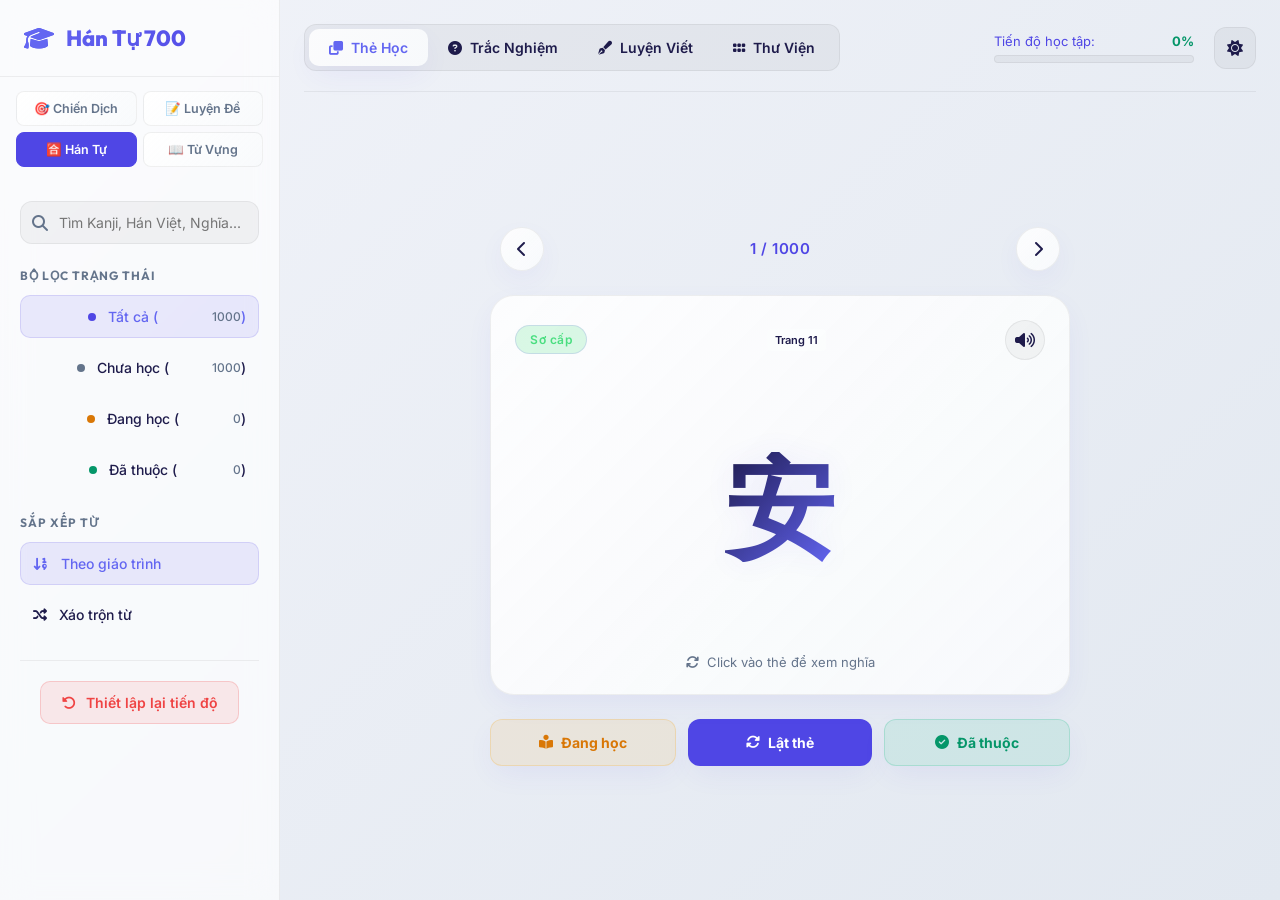
==== commit f58f6bae: "Add N3 Campaign Hub and Luyen De N3 (240 Kanji with Anti-Rote shuffle, Reverse mode & SRS sync)" ====
--- a/index.html
+++ b/index.html
@@ -25,10 +25,15 @@
                     <i class="fa-solid fa-graduation-cap"></i>
                     <span>Hán Tự 700</span>
                 </div>
-                        </div>
-            <div style="display: flex; margin: 15px 20px; background: var(--bg-card); border-radius: 8px; overflow: hidden; border: 1px solid var(--border-color);">
-                <a href="index.html" style="flex: 1; text-align: center; padding: 10px; color: #fff; background: var(--primary); text-decoration: none; font-weight: 600; border-right: 1px solid var(--border-color); transition: all 0.3s;">Hán Tự</a>
-                <a href="vocab.html" style="flex: 1; text-align: center; padding: 10px; color: var(--text-muted); text-decoration: none; font-weight: 500; transition: all 0.3s;">Từ Vựng</a>
+                <button class="sidebar-close-btn" id="sidebar-close-btn" title="Đóng menu">
+                    <i class="fa-solid fa-xmark"></i>
+                </button>
+            </div>
+            <div style="display: grid; grid-template-columns: repeat(2, 1fr); gap: 6px; margin: 14px 16px; font-size: 12.5px;">
+                <a href="n3_hub.html" style="text-align: center; padding: 9px 4px; color: var(--text-muted); background: var(--bg-card); border: 1px solid var(--border-color); border-radius: 8px; text-decoration: none; font-weight: 600; transition: all 0.25s;">🎯 Chiến Dịch</a>
+                <a href="luyen_de.html" style="text-align: center; padding: 9px 4px; color: var(--text-muted); background: var(--bg-card); border: 1px solid var(--border-color); border-radius: 8px; text-decoration: none; font-weight: 600; transition: all 0.25s;">📝 Luyện Đề</a>
+                <a href="index.html" style="text-align: center; padding: 9px 4px; color: #fff; background: var(--primary); border: 1px solid var(--primary); border-radius: 8px; text-decoration: none; font-weight: 600; transition: all 0.25s;">🈴 Hán Tự</a>
+                <a href="vocab.html" style="text-align: center; padding: 9px 4px; color: var(--text-muted); background: var(--bg-card); border: 1px solid var(--border-color); border-radius: 8px; text-decoration: none; font-weight: 600; transition: all 0.25s;">📖 Từ Vựng</a>
             </div>
             
             <div class="sidebar-content">
@@ -79,10 +84,29 @@
             </div>
         </aside>
         
+        <!-- Backdrop Overlay for Mobile Drawer -->
+        <div class="sidebar-overlay" id="sidebar-overlay"></div>
+        
         <!-- Main Content Area -->
         <main class="main-content">
             <!-- Header/Top Bar -->
             <header class="topbar">
+                <!-- Mobile Navigation Bar (Hiển thị trên điện thoại) -->
+                <div class="mobile-header-bar">
+                    <button class="mobile-menu-btn" id="mobile-menu-toggle" title="Menu & Bộ lọc" aria-label="Menu">
+                        <i class="fa-solid fa-bars"></i>
+                    </button>
+                    <div class="mobile-switch-links" style="font-size: 12px;">
+                        <a href="n3_hub.html">Chiến Dịch</a>
+                        <a href="luyen_de.html">Luyện Đề</a>
+                        <a href="index.html" class="active">Hán Tự</a>
+                        <a href="vocab.html">Từ Vựng</a>
+                    </div>
+                    <button class="theme-toggle" id="mobile-theme-toggle-btn" title="Chuyển đổi giao diện">
+                        <i class="fa-solid fa-moon"></i>
+                    </button>
+                </div>
+                
                 <div class="tab-selectors">
                     <button class="tab-btn active" data-tab="flashcards">
                         <i class="fa-solid fa-clone"></i> Thẻ Học
@@ -109,7 +133,7 @@
                         </div>
                     </div>
                     
-                    <button class="theme-toggle" id="theme-toggle-btn" title="Chuyển đổi giao diện">
+                    <button class="theme-toggle desktop-only" id="theme-toggle-btn" title="Chuyển đổi giao diện">
                         <i class="fa-solid fa-moon"></i>
                     </button>
                 </div>
--- a/assets/css/style.css
+++ b/assets/css/style.css
@@ -1238,6 +1238,19 @@
     border-color: rgba(16, 185, 129, 0.4);
 }
 
+/* Mobile-specific elements (Hidden on Desktop by default) */
+.mobile-header-bar {
+    display: none;
+}
+
+.sidebar-close-btn {
+    display: none;
+}
+
+.sidebar-overlay {
+    display: none;
+}
+
 /* ==========================================
    RESPONSIVE DESIGN (MEDIA QUERIES)
    ========================================== */
@@ -1255,44 +1268,242 @@
 @media (max-width: 768px) {
     .app-container {
         flex-direction: column;
-    }
-    
+        min-height: 100vh;
+        position: relative;
+        overflow-x: hidden;
+    }
+    
+    /* 1. Backdrop Overlay for Drawer */
+    .sidebar-overlay {
+        display: block;
+        position: fixed;
+        inset: 0;
+        background: rgba(0, 0, 0, 0.7);
+        backdrop-filter: blur(6px);
+        -webkit-backdrop-filter: blur(6px);
+        z-index: 998;
+        opacity: 0;
+        pointer-events: none;
+        transition: opacity 0.3s cubic-bezier(0.4, 0, 0.2, 1);
+    }
+    
+    .sidebar-overlay.active {
+        opacity: 1;
+        pointer-events: auto;
+    }
+    
+    /* 2. Off-Canvas Slide-out Drawer Sidebar */
     .sidebar {
+        position: fixed;
+        top: 0;
+        left: 0;
+        bottom: 0;
+        width: 310px;
+        max-width: 86vw;
+        height: 100vh;
+        height: 100dvh;
+        z-index: 999;
+        background: var(--bg-card);
+        backdrop-filter: blur(25px);
+        -webkit-backdrop-filter: blur(25px);
+        border-right: 1px solid var(--border-hover);
+        border-bottom: none;
+        box-shadow: 0 0 40px rgba(0, 0, 0, 0.7);
+        transform: translateX(-105%);
+        transition: transform 0.35s cubic-bezier(0.16, 1, 0.3, 1);
+        display: flex;
+        flex-direction: column;
+    }
+    
+    .sidebar.open {
+        transform: translateX(0);
+    }
+    
+    .sidebar-header {
+        display: flex;
+        align-items: center;
+        justify-content: space-between;
+        padding: 16px 20px;
+        border-bottom: 1px solid var(--border-color);
+    }
+    
+    .sidebar-close-btn {
+        display: flex;
+        align-items: center;
+        justify-content: center;
+        width: 36px;
+        height: 36px;
+        border-radius: 50%;
+        background: var(--bg-input);
+        border: 1px solid var(--border-color);
+        color: var(--text-secondary);
+        cursor: pointer;
+        font-size: 16px;
+        transition: all 0.2s ease;
+    }
+    
+    .sidebar-close-btn:hover {
+        background: rgba(239, 68, 68, 0.2);
+        color: #ef4444;
+        border-color: rgba(239, 68, 68, 0.4);
+    }
+    
+    .sidebar-content {
+        max-height: none;
+        overflow-y: auto;
+        flex-grow: 1;
+        padding: 16px 20px;
+        -webkit-overflow-scrolling: touch;
+    }
+    
+    /* 3. Main Content Full Screen on Mobile */
+    .main-content {
+        padding: 12px 14px;
         width: 100%;
-        height: auto;
-        border-right: none;
-        border-bottom: 1px solid var(--border-color);
-    }
-    
-    .sidebar-content {
-        max-height: 250px;
-    }
-    
-    .main-content {
-        padding: 16px;
-        min-height: calc(100vh - 250px);
-    }
-    
+        min-height: 100vh;
+        min-height: 100dvh;
+        overflow-x: hidden;
+    }
+    
+    /* 4. Topbar & Mobile Header Row */
     .topbar {
         flex-direction: column;
         align-items: stretch;
-    }
-    
+        gap: 10px;
+        margin-bottom: 14px;
+        padding-bottom: 12px;
+    }
+    
+    .mobile-header-bar {
+        display: flex;
+        align-items: center;
+        justify-content: space-between;
+        gap: 10px;
+        width: 100%;
+    }
+    
+    .mobile-menu-btn {
+        display: inline-flex;
+        align-items: center;
+        justify-content: center;
+        width: 42px;
+        height: 42px;
+        border-radius: 12px;
+        background: var(--bg-input);
+        border: 1px solid var(--border-color);
+        color: var(--text-primary);
+        font-size: 18px;
+        cursor: pointer;
+        transition: all var(--transition-speed);
+        flex-shrink: 0;
+    }
+    
+    .mobile-menu-btn:hover, .mobile-menu-btn:active {
+        border-color: var(--primary);
+        background: var(--bg-btn-active);
+        color: var(--primary-light);
+    }
+    
+    .mobile-switch-links {
+        display: flex;
+        background: var(--bg-input);
+        border-radius: 8px;
+        padding: 3px;
+        border: 1px solid var(--border-color);
+        flex-grow: 1;
+        max-width: 200px;
+    }
+    
+    .mobile-switch-links a {
+        flex: 1;
+        text-align: center;
+        padding: 6px 8px;
+        font-size: 12px;
+        font-weight: 600;
+        border-radius: 6px;
+        text-decoration: none;
+        color: var(--text-muted);
+        transition: all 0.2s ease;
+    }
+    
+    .mobile-switch-links a.active {
+        background: var(--primary);
+        color: #ffffff;
+    }
+    
+    .desktop-only {
+        display: none !important;
+    }
+    
+    /* Tabs grid on mobile */
+    .tab-selectors {
+        display: grid;
+        grid-template-columns: repeat(auto-fit, minmax(65px, 1fr));
+        width: 100%;
+        gap: 4px;
+    }
+    
+    .tab-btn {
+        padding: 8px 4px;
+        font-size: 11px;
+        gap: 4px;
+        flex-direction: column;
+        justify-content: center;
+        text-align: center;
+        border-radius: 8px;
+    }
+    
+    .tab-btn i {
+        font-size: 14px;
+    }
+    
+    /* Progress bar row */
     .topbar-actions {
+        display: flex;
+        align-items: center;
         justify-content: space-between;
         width: 100%;
+        gap: 12px;
     }
     
     .progress-stats {
-        width: calc(100% - 60px);
-    }
-    
+        width: 100%;
+    }
+    
+    /* Flashcard mobile sizing */
     .flip-card-container {
-        height: 380px;
+        height: 400px;
+        width: 100%;
     }
     
     .kanji-display {
-        font-size: 90px;
+        font-size: 82px;
+    }
+    
+    .card-navigator {
+        margin-bottom: 12px;
+    }
+    
+    .quick-status-actions {
+        gap: 8px;
+        margin-top: 14px;
+    }
+    
+    .status-btn {
+        padding: 12px 8px;
+        font-size: 13px;
+    }
+    
+    /* Canvas writing */
+    .canvas-wrapper {
+        width: 100%;
+        max-width: 320px;
+        height: 320px;
+    }
+    
+    #writing-canvas {
+        width: 100% !important;
+        height: 100% !important;
     }
 }
 
@@ -1301,13 +1512,19 @@
         grid-template-columns: 1fr;
     }
     
-    .tab-btn {
-        padding: 8px 12px;
-        font-size: 12px;
-        gap: 4px;
-    }
-    
     .logo {
         font-size: 18px;
     }
-}
+    
+    .flip-card-container {
+        height: 420px;
+    }
+    
+    .back-header h2 {
+        font-size: 22px;
+    }
+    
+    .pinyin-display {
+        font-size: 18px;
+    }
+}
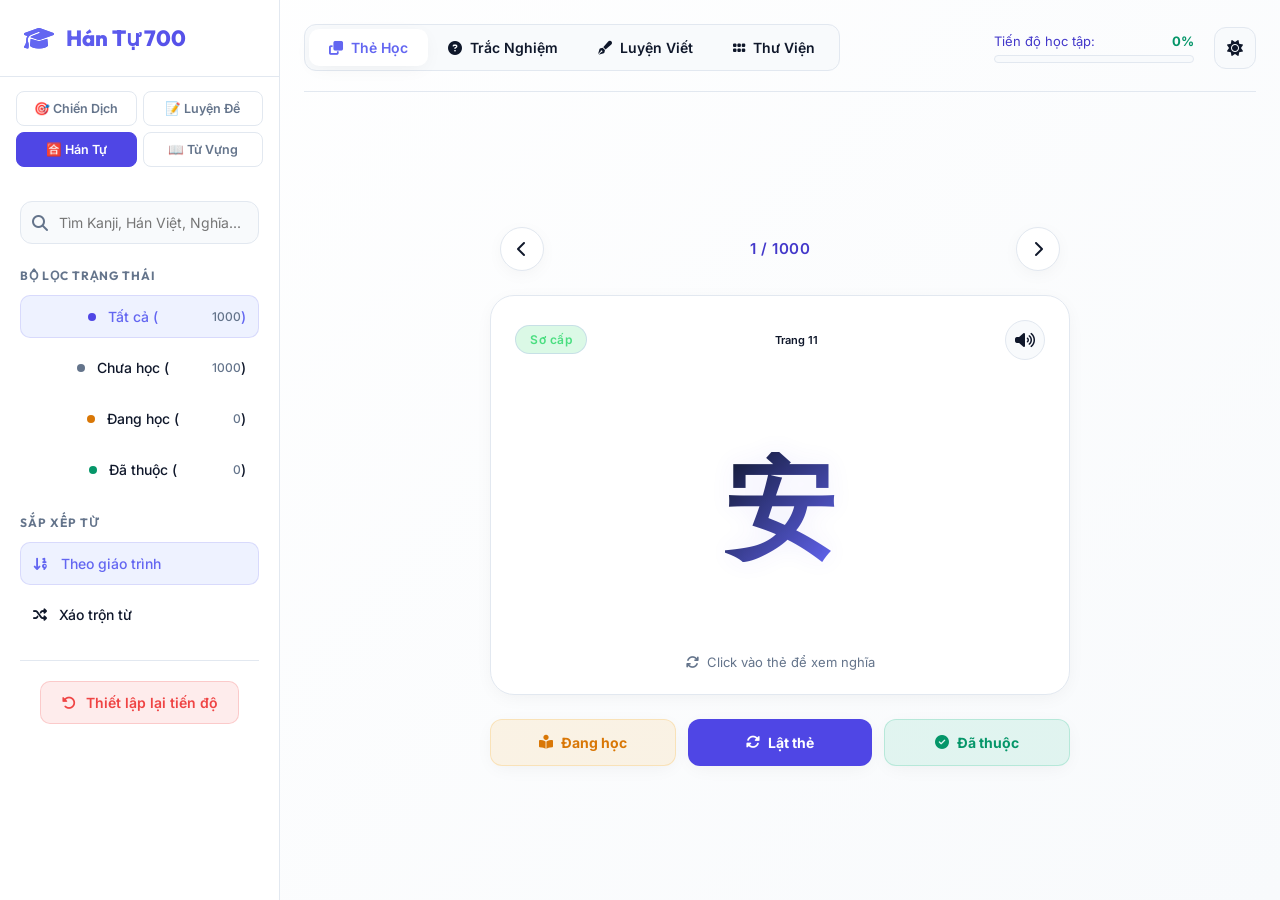
==== commit 925da8c2: "Switch default theme to bright daylight mode and lighten dark theme palette" ====
--- a/index.html
+++ b/index.html
@@ -1,5 +1,5 @@
 <!DOCTYPE html>
-<html lang="vi" data-theme="dark">
+<html lang="vi" data-theme="light">
 <head>
     <meta charset="UTF-8">
     <meta name="viewport" content="width=device-width, initial-scale=1.0">
--- a/assets/css/style.css
+++ b/assets/css/style.css
@@ -6,64 +6,64 @@
     --font-heading: 'Outfit', sans-serif;
     --font-body: 'Inter', sans-serif;
 
-    /* Theme: Dark Mode (Default) */
-    --bg-app: linear-gradient(135deg, #0d0b1a 0%, #15112a 100%);
-    --bg-sidebar: rgba(22, 18, 46, 0.45);
-    --bg-card: linear-gradient(135deg, rgba(46, 38, 92, 0.5) 0%, rgba(25, 20, 56, 0.65) 100%);
-    --bg-card-hover: linear-gradient(135deg, rgba(62, 52, 122, 0.6) 0%, rgba(35, 28, 77, 0.75) 100%);
-    --border-color: rgba(255, 255, 255, 0.08);
-    --border-hover: rgba(255, 255, 255, 0.18);
+    /* Theme: Dark Mode (Soft Bright Indigo) */
+    --bg-app: linear-gradient(135deg, #1b1836 0%, #252148 100%);
+    --bg-sidebar: rgba(34, 30, 68, 0.72);
+    --bg-card: linear-gradient(135deg, rgba(56, 48, 108, 0.65) 0%, rgba(38, 33, 78, 0.78) 100%);
+    --bg-card-hover: linear-gradient(135deg, rgba(72, 62, 136, 0.72) 0%, rgba(48, 42, 96, 0.85) 100%);
+    --border-color: rgba(255, 255, 255, 0.12);
+    --border-hover: rgba(255, 255, 255, 0.22);
     
     --text-primary: #ffffff;
-    --text-secondary: #a19ebb;
-    --text-muted: #6b678c;
+    --text-secondary: #c7c4e0;
+    --text-muted: #9490b8;
     
     --primary: #8b5cf6;
     --primary-light: #a78bfa;
     --primary-glow: rgba(139, 92, 246, 0.3);
     
     --accent-all: #8b5cf6;
-    --accent-unlearned: #6b678c;
+    --accent-unlearned: #9490b8;
     --accent-learning: #f59e0b;
     --accent-mastered: #10b981;
     
-    --bg-input: rgba(255, 255, 255, 0.05);
-    --bg-btn-active: rgba(139, 92, 246, 0.2);
-    
-    --shadow-soft: 0 10px 30px -5px rgba(0, 0, 0, 0.5);
-    --shadow-glow: 0 0 30px rgba(139, 92, 246, 0.15);
+    --bg-input: rgba(255, 255, 255, 0.08);
+    --bg-btn-active: rgba(139, 92, 246, 0.22);
+    
+    --shadow-soft: 0 10px 30px -5px rgba(0, 0, 0, 0.35);
+    --shadow-glow: 0 0 30px rgba(139, 92, 246, 0.18);
     
     --glass-blur: blur(15px);
     --transition-speed: 0.3s;
 }
 
 [data-theme="light"] {
-    /* Theme: Light Mode */
-    --bg-app: linear-gradient(135deg, #f1f3f9 0%, #e2e8f0 100%);
-    --bg-sidebar: rgba(255, 255, 255, 0.65);
-    --bg-card: linear-gradient(135deg, rgba(255, 255, 255, 0.85) 0%, rgba(248, 250, 252, 0.95) 100%);
-    --bg-card-hover: linear-gradient(135deg, rgba(255, 255, 255, 0.95) 0%, rgba(241, 245, 249, 1) 100%);
-    --border-color: rgba(0, 0, 0, 0.06);
-    --border-hover: rgba(0, 0, 0, 0.12);
-    
-    --text-primary: #1e1b4b;
-    --text-secondary: #4f46e5;
+    /* Theme: Bright Daylight Mode (Default) */
+    --bg-app: linear-gradient(135deg, #ffffff 0%, #f8fafc 100%);
+    --bg-sidebar: #ffffff;
+    --bg-card: #ffffff;
+    --bg-card-hover: #f8fafc;
+    --border-color: #e2e8f0;
+    --border-hover: #cbd5e1;
+    
+    --text-primary: #0f172a;
+    --text-secondary: #4338ca;
     --text-muted: #64748b;
     
     --primary: #4f46e5;
     --primary-light: #6366f1;
-    --primary-glow: rgba(79, 70, 229, 0.15);
+    --primary-glow: rgba(79, 70, 229, 0.14);
     
     --accent-all: #4f46e5;
     --accent-unlearned: #64748b;
     --accent-learning: #d97706;
     --accent-mastered: #059669;
     
-    --bg-input: rgba(0, 0, 0, 0.04);
-    --bg-btn-active: rgba(79, 70, 229, 0.1);
-    
-    --shadow-soft: 0 10px 30px -5px rgba(79, 70, 229, 0.08);
-    --shadow-glow: 0 0 30px rgba(79, 70, 229, 0.08);
+    --bg-input: #f8fafc;
+    --bg-btn-active: #eef2ff;
+    
+    --shadow-soft: 0 4px 20px -4px rgba(15, 23, 42, 0.06);
+    --shadow-glow: 0 0 24px rgba(79, 70, 229, 0.08);
 }
 
 /* ==========================================
